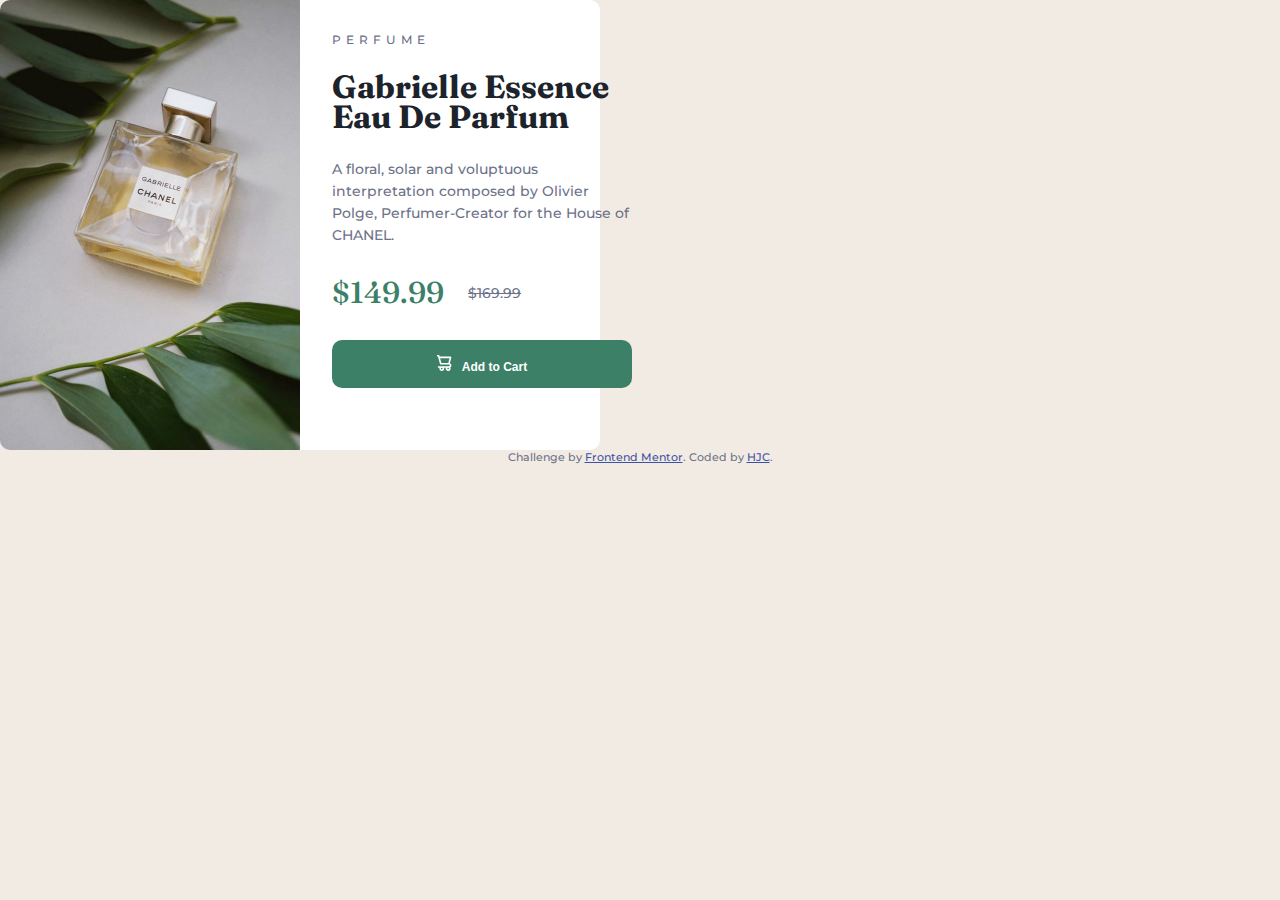
==== index.html @ 11b1ef79 "Add files via upload" ====
<!DOCTYPE html>
<html lang="en">

<head>
  <meta charset="UTF-8">
  <meta name="viewport" content="width=device-width, initial-scale=1.0">
  <!-- displays site properly based on user's device -->
  <link rel="icon" type="image/png" sizes="32x32" href="./images/favicon-32x32.png">
  <link href="https://cdn.jsdelivr.net/npm/bootstrap@5.2.3/dist/css/bootstrap.min.css" rel="stylesheet"
    integrity="sha384-rbsA2VBKQhggwzxH7pPCaAqO46MgnOM80zW1RWuH61DGLwZJEdK2Kadq2F9CUG65" crossorigin="anonymous">
  <link rel="preconnect" href="https://fonts.googleapis.com">
  <link rel="preconnect" href="https://fonts.gstatic.com" crossorigin>
  <link
    href="https://fonts.googleapis.com/css2?family=Fraunces:opsz,wght@9..144,700&family=Montserrat:wght@500;700&display=swap"
    rel="stylesheet">
  <link rel="stylesheet" href="css/style.css">
  <title>Frontend Mentor | Product preview card component</title>
</head>

<body>
  <main>
    <div class="container">
      <div class="row">
        <div class="col d-flex align-items-center justify-content-center ">
          <div>
            <article class="artparfum">
              <div class="artparfumtxt">
                <h3>PERFUME</h3>
                <h2>Gabrielle Essence Eau De Parfum</h2>
                <p>A floral, solar and voluptuous interpretation composed by Olivier Polge,
                  Perfumer-Creator for the House of CHANEL.</p>
                <p><span class="lowerpriceparfum">$149.99</span>
                  <span style="text-decoration:line-through;">$169.99</span>
                </p>
                <button class="buttonachat" type="button"><img src="images/icon-cart.svg" style="padding-right: 10px;">Add to Cart</button>
              </div>
            </article>
            <div class="attribution">
              Challenge by <a href="https://www.frontendmentor.io?ref=challenge" target="_blank">Frontend Mentor</a>.
              Coded by <a href="#">HJC</a>.
            </div>
          </div>
        </div>
      </div>
    </div>
  </main>
</body>

</html>
---- css/style.css ----
/* GENERAL */

* {
  margin: 0px;
  padding: 0px;
}

main {
  background: hsl(30, 38%, 92%);
  text-align: center;
  font-family: 'Montserrat', sans-serif;
  font-weight: 500;
  color: hsl(228, 12%, 48%);
}

body,
html,
main,
.container {
  height: 100%;
}


/* ARTICLE */
.artparfum {
  border-radius: 0.625rem;
  background-color: hsl(0, 0%, 100%);
  background-repeat: no-repeat;
}

h2 {
  font-family: 'Fraunces', serif;
  color: hsl(212, 21%, 14%);
  font-weight: 700;
  font-size: 2rem;
  line-height: 1.875rem;
}

h3 {
  font-weight: 500;
  font-size: 12px;
  letter-spacing: 5px;
}

p {
  font-size: 0.875rem;
  line-height: 22px;
}

.row {
  min-height: 100%;
}

.buttonachat {
  width: 100%;
  background-color: hsl(158, 36%, 37%);
  color: white;
  font-size: 12px;
  font-weight: bold;
  border-style: none;
  border-radius: 0.625rem;
  height: 3rem;
}

.buttonachat:active {
  background-color: #184131;
}

.lowerpriceparfum {
  color: hsl(158, 36%, 37%);
  font-family: 'Fraunces', serif;
  font-size: 1.875rem;
  padding-right: 20px;
}

span {
  vertical-align: middle;
}

@media screen and (min-width: 376px) {
  .artparfum {
    height: 28.125rem;
    width: 37.5rem;
    background-size: 50% 100%;
    background-position: left;
    background-image: url(/images/image-product-desktop.jpg);
  }

  .artparfumtxt {
    width: 50%;
    height: 100%;
    margin-left: 50%;
    padding: 2rem;
    text-align: left;
  }

  h2 {
    margin-bottom: 26px;
  }

  h3 {
    margin-bottom: 25px;
  }

  p {
    margin-bottom: 35px;
  }

  .buttonachat{
   margin-top: 1px;
  }
}

@media screen and (max-width:375px) {
  .artparfum {
    height: 38.1875rem;
    width: 21.4375rem;
    background-size: 21.4375rem 15rem;
    background-position: top;
    background-image: url(/images/image-product-mobile.jpg);
  }

  .artparfumtxt {
    width: 100%;
    height: 23.1875rem;
    padding: 265px 1.5rem 1.5rem;
    text-align: left;
  }

  h2 {
    margin-bottom: 20px;
  }

  h3 {
    margin-bottom: 12px;
  }

  p {
    margin-bottom: 30px;
  }

   .buttonachat {
margin-top: -5px;
  }
}

/* ATTRIBUTION */

.attribution {
  font-size: 0.6875rem;
  text-align: center;
}

.attribution a {
  color: hsl(228, 45%, 44%);
}
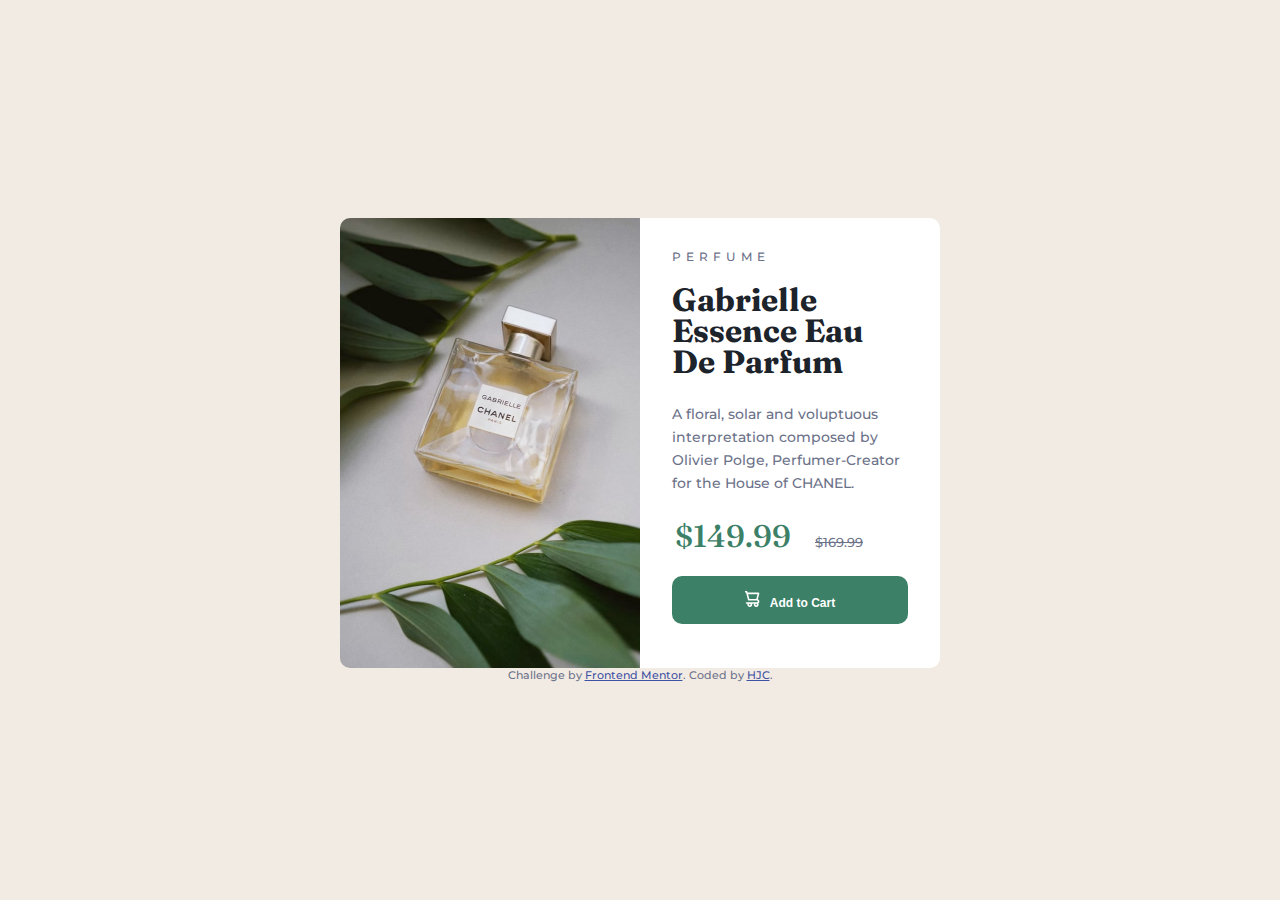
==== commit da7dbade: "Add files via upload" ====
--- a/index.html
+++ b/index.html
@@ -19,29 +19,22 @@
 
 <body>
   <main>
-    <div class="container">
-      <div class="row">
-        <div class="col d-flex align-items-center justify-content-center ">
-          <div>
-            <article class="artparfum">
-              <div class="artparfumtxt">
-                <h3>PERFUME</h3>
-                <h2>Gabrielle Essence Eau De Parfum</h2>
-                <p>A floral, solar and voluptuous interpretation composed by Olivier Polge,
-                  Perfumer-Creator for the House of CHANEL.</p>
-                <p><span class="lowerpriceparfum">$149.99</span>
-                  <span style="text-decoration:line-through;">$169.99</span>
-                </p>
-                <button class="buttonachat" type="button"><img src="images/icon-cart.svg" style="padding-right: 10px;">Add to Cart</button>
-              </div>
-            </article>
-            <div class="attribution">
-              Challenge by <a href="https://www.frontendmentor.io?ref=challenge" target="_blank">Frontend Mentor</a>.
-              Coded by <a href="#">HJC</a>.
-            </div>
-          </div>
-        </div>
+    <div class="product">
+      <div class="product__description-box">
+        <p class="product__sort">PERFUME</p>
+        <h1 class="product__name">Gabrielle Essence Eau De Parfum</h1>
+        <p class="product__description">A floral, solar and voluptuous interpretation composed by Olivier Polge,
+          Perfumer-Creator for the House of CHANEL.</p>
+        <p class="product__price"><span class="product__price-new">$149.99</span>
+          <span class="product__price-old">$169.99</span>
+        </p>
+        <button class="product__cart-button" type="button"><img src="images/icon-cart.svg" alt="cart button"
+            style="padding-right: 10px;">Add to Cart</button>
       </div>
+    </div>
+    <div class="attribution">
+      Challenge by <a href="https://www.frontendmentor.io?ref=challenge" target="_blank">Frontend Mentor</a>.
+      Coded by <a href="#">HJC</a>.
     </div>
   </main>
 </body>
--- a/css/style.css
+++ b/css/style.css
@@ -1,146 +1,130 @@
 /* GENERAL */
 
-* {
-  margin: 0px;
-  padding: 0px;
+*,
+p {
+  margin: 0;
+  padding: 0;
+}
+
+html,
+body {
+  height: 100%;
+}
+
+body {
+  background-color: hsl(30, 38%, 92%);
+  justify-content: center;
+  align-items: center;
+  display: flex;
 }
 
 main {
-  background: hsl(30, 38%, 92%);
-  text-align: center;
   font-family: 'Montserrat', sans-serif;
   font-weight: 500;
   color: hsl(228, 12%, 48%);
 }
 
-body,
-html,
-main,
-.container {
-  height: 100%;
-}
+/* PRODUCT */
 
-
-/* ARTICLE */
-.artparfum {
+.product {
   border-radius: 0.625rem;
   background-color: hsl(0, 0%, 100%);
   background-repeat: no-repeat;
+  height: 28.125rem;
+  width: 37.5rem;
+  background-size: 50% 100%;
+  background-position: left;
+  background-image: url(../images/image-product-desktop.jpg);
 }
 
-h2 {
-  font-family: 'Fraunces', serif;
-  color: hsl(212, 21%, 14%);
-  font-weight: 700;
-  font-size: 2rem;
-  line-height: 1.875rem;
+.product__description-box {
+  margin-left: 50%;
+  padding: 1.9375rem 2rem 0;
+  text-align: left;
 }
 
-h3 {
-  font-weight: 500;
-  font-size: 12px;
-  letter-spacing: 5px;
-}
-
-p {
-  font-size: 0.875rem;
-  line-height: 22px;
-}
-
-.row {
-  min-height: 100%;
-}
-
-.buttonachat {
+.product__cart-button {
   width: 100%;
   background-color: hsl(158, 36%, 37%);
   color: white;
-  font-size: 12px;
+  font-size: 0.75rem;
   font-weight: bold;
   border-style: none;
   border-radius: 0.625rem;
   height: 3rem;
 }
 
-.buttonachat:active {
+.product__cart-button:active {
   background-color: #184131;
 }
 
-.lowerpriceparfum {
+.product__name {
+  font-family: 'Fraunces', serif;
+  color: hsl(212, 21%, 14%);
+  font-weight: 700;
+  font-size: 2rem;
+  line-height: 1.9375rem;
+  margin-bottom: 1.625rem;
+}
+
+.product__sort {
+  font-weight: 500;
+  font-size: 0.75rem;
+  letter-spacing: 0.3125rem;
+  margin-bottom: 1.25rem;
+}
+
+.product__description {
+  font-size: 0.875rem;
+  line-height: 1.4375rem;
+  margin-bottom: 1.375rem;
+}
+
+.product__price-new {
   color: hsl(158, 36%, 37%);
   font-family: 'Fraunces', serif;
-  font-size: 1.875rem;
-  padding-right: 20px;
+  font-size: 1.9375rem;
+  padding-right: 1.25rem;
+  padding-left: 0.1875rem;
 }
 
-span {
+.product__price-old {
+  text-decoration: line-through;
+  font-size: small;
+}
+
+.product__price {
+  margin-bottom: 1.3125rem;
   vertical-align: middle;
 }
 
-@media screen and (min-width: 376px) {
-  .artparfum {
-    height: 28.125rem;
-    width: 37.5rem;
-    background-size: 50% 100%;
-    background-position: left;
-    background-image: url(/images/image-product-desktop.jpg);
-  }
-
-  .artparfumtxt {
-    width: 50%;
-    height: 100%;
-    margin-left: 50%;
-    padding: 2rem;
-    text-align: left;
-  }
-
-  h2 {
-    margin-bottom: 26px;
-  }
-
-  h3 {
-    margin-bottom: 25px;
-  }
-
-  p {
-    margin-bottom: 35px;
-  }
-
-  .buttonachat{
-   margin-top: 1px;
-  }
-}
-
-@media screen and (max-width:375px) {
-  .artparfum {
+@media (max-width:23.4375rem) {
+  .product {
     height: 38.1875rem;
     width: 21.4375rem;
     background-size: 21.4375rem 15rem;
     background-position: top;
-    background-image: url(/images/image-product-mobile.jpg);
+    background-image: url(../images/image-product-mobile.jpg);
   }
 
-  .artparfumtxt {
+  .product__description-box {
     width: 100%;
     height: 23.1875rem;
-    padding: 265px 1.5rem 1.5rem;
+    padding: 16.5625rem 1.5rem 1.5rem;
     text-align: left;
+    margin: 0;
   }
 
-  h2 {
-    margin-bottom: 20px;
+  .product__sort {
+    margin-bottom: 0.625rem;
   }
 
-  h3 {
-    margin-bottom: 12px;
+  .product__name ,.product__description{
+    margin-bottom: 1rem;
   }
 
-  p {
-    margin-bottom: 30px;
-  }
-
-   .buttonachat {
-margin-top: -5px;
+  .product__price {
+    margin-bottom: 0.8125rem;
   }
 }
 
